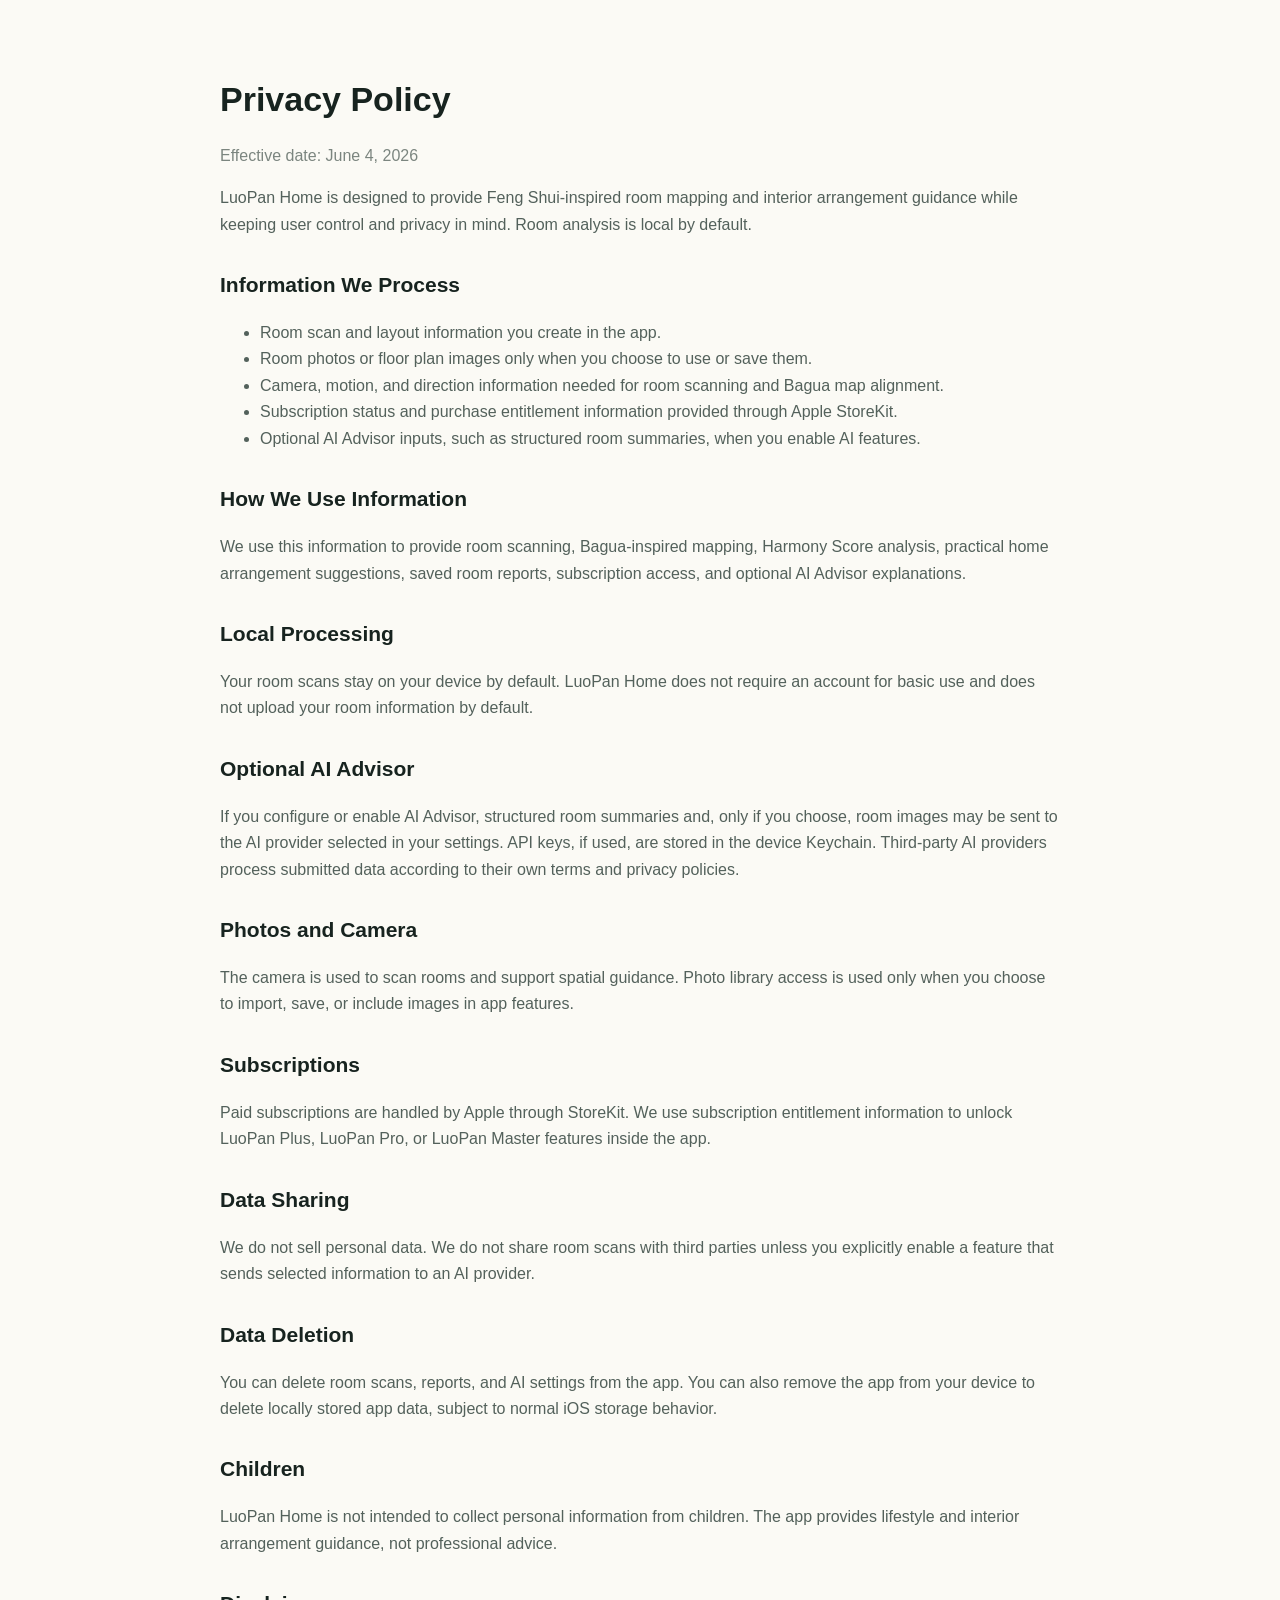
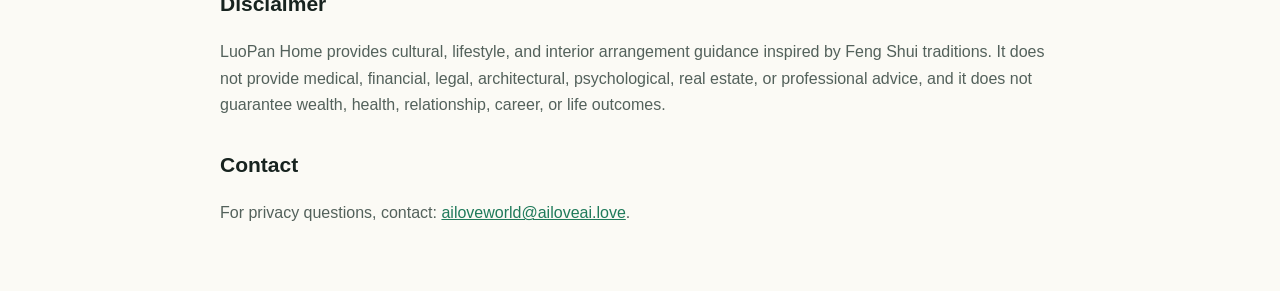
==== privacy.html @ 42c83ebb "Add LuoPan Home public policy pages" ====
<!doctype html>
<html lang="en">
<head>
  <meta charset="utf-8">
  <meta name="viewport" content="width=device-width, initial-scale=1">
  <title>Privacy Policy - LuoPan Home</title>
  <style>
    body { margin: 0; font-family: -apple-system, BlinkMacSystemFont, "Segoe UI", sans-serif; color: #17231f; background: #fbfaf5; line-height: 1.65; }
    main { max-width: 840px; margin: 0 auto; padding: 48px 24px; }
    h1 { margin-bottom: 4px; font-size: 34px; }
    h2 { margin-top: 30px; font-size: 21px; }
    p, li { color: #53615b; font-size: 16px; }
    a { color: #1f7a5a; }
    .updated { color: #7b857f; }
  </style>
</head>
<body>
  <main>
    <h1>Privacy Policy</h1>
    <p class="updated">Effective date: June 4, 2026</p>

    <p>LuoPan Home is designed to provide Feng Shui-inspired room mapping and interior arrangement guidance while keeping user control and privacy in mind. Room analysis is local by default.</p>

    <h2>Information We Process</h2>
    <ul>
      <li>Room scan and layout information you create in the app.</li>
      <li>Room photos or floor plan images only when you choose to use or save them.</li>
      <li>Camera, motion, and direction information needed for room scanning and Bagua map alignment.</li>
      <li>Subscription status and purchase entitlement information provided through Apple StoreKit.</li>
      <li>Optional AI Advisor inputs, such as structured room summaries, when you enable AI features.</li>
    </ul>

    <h2>How We Use Information</h2>
    <p>We use this information to provide room scanning, Bagua-inspired mapping, Harmony Score analysis, practical home arrangement suggestions, saved room reports, subscription access, and optional AI Advisor explanations.</p>

    <h2>Local Processing</h2>
    <p>Your room scans stay on your device by default. LuoPan Home does not require an account for basic use and does not upload your room information by default.</p>

    <h2>Optional AI Advisor</h2>
    <p>If you configure or enable AI Advisor, structured room summaries and, only if you choose, room images may be sent to the AI provider selected in your settings. API keys, if used, are stored in the device Keychain. Third-party AI providers process submitted data according to their own terms and privacy policies.</p>

    <h2>Photos and Camera</h2>
    <p>The camera is used to scan rooms and support spatial guidance. Photo library access is used only when you choose to import, save, or include images in app features.</p>

    <h2>Subscriptions</h2>
    <p>Paid subscriptions are handled by Apple through StoreKit. We use subscription entitlement information to unlock LuoPan Plus, LuoPan Pro, or LuoPan Master features inside the app.</p>

    <h2>Data Sharing</h2>
    <p>We do not sell personal data. We do not share room scans with third parties unless you explicitly enable a feature that sends selected information to an AI provider.</p>

    <h2>Data Deletion</h2>
    <p>You can delete room scans, reports, and AI settings from the app. You can also remove the app from your device to delete locally stored app data, subject to normal iOS storage behavior.</p>

    <h2>Children</h2>
    <p>LuoPan Home is not intended to collect personal information from children. The app provides lifestyle and interior arrangement guidance, not professional advice.</p>

    <h2>Disclaimer</h2>
    <p>LuoPan Home provides cultural, lifestyle, and interior arrangement guidance inspired by Feng Shui traditions. It does not provide medical, financial, legal, architectural, psychological, real estate, or professional advice, and it does not guarantee wealth, health, relationship, career, or life outcomes.</p>

    <h2>Contact</h2>
    <p>For privacy questions, contact: <a href="mailto:ailoveworld@ailoveai.love">ailoveworld@ailoveai.love</a>.</p>
  </main>
</body>
</html>
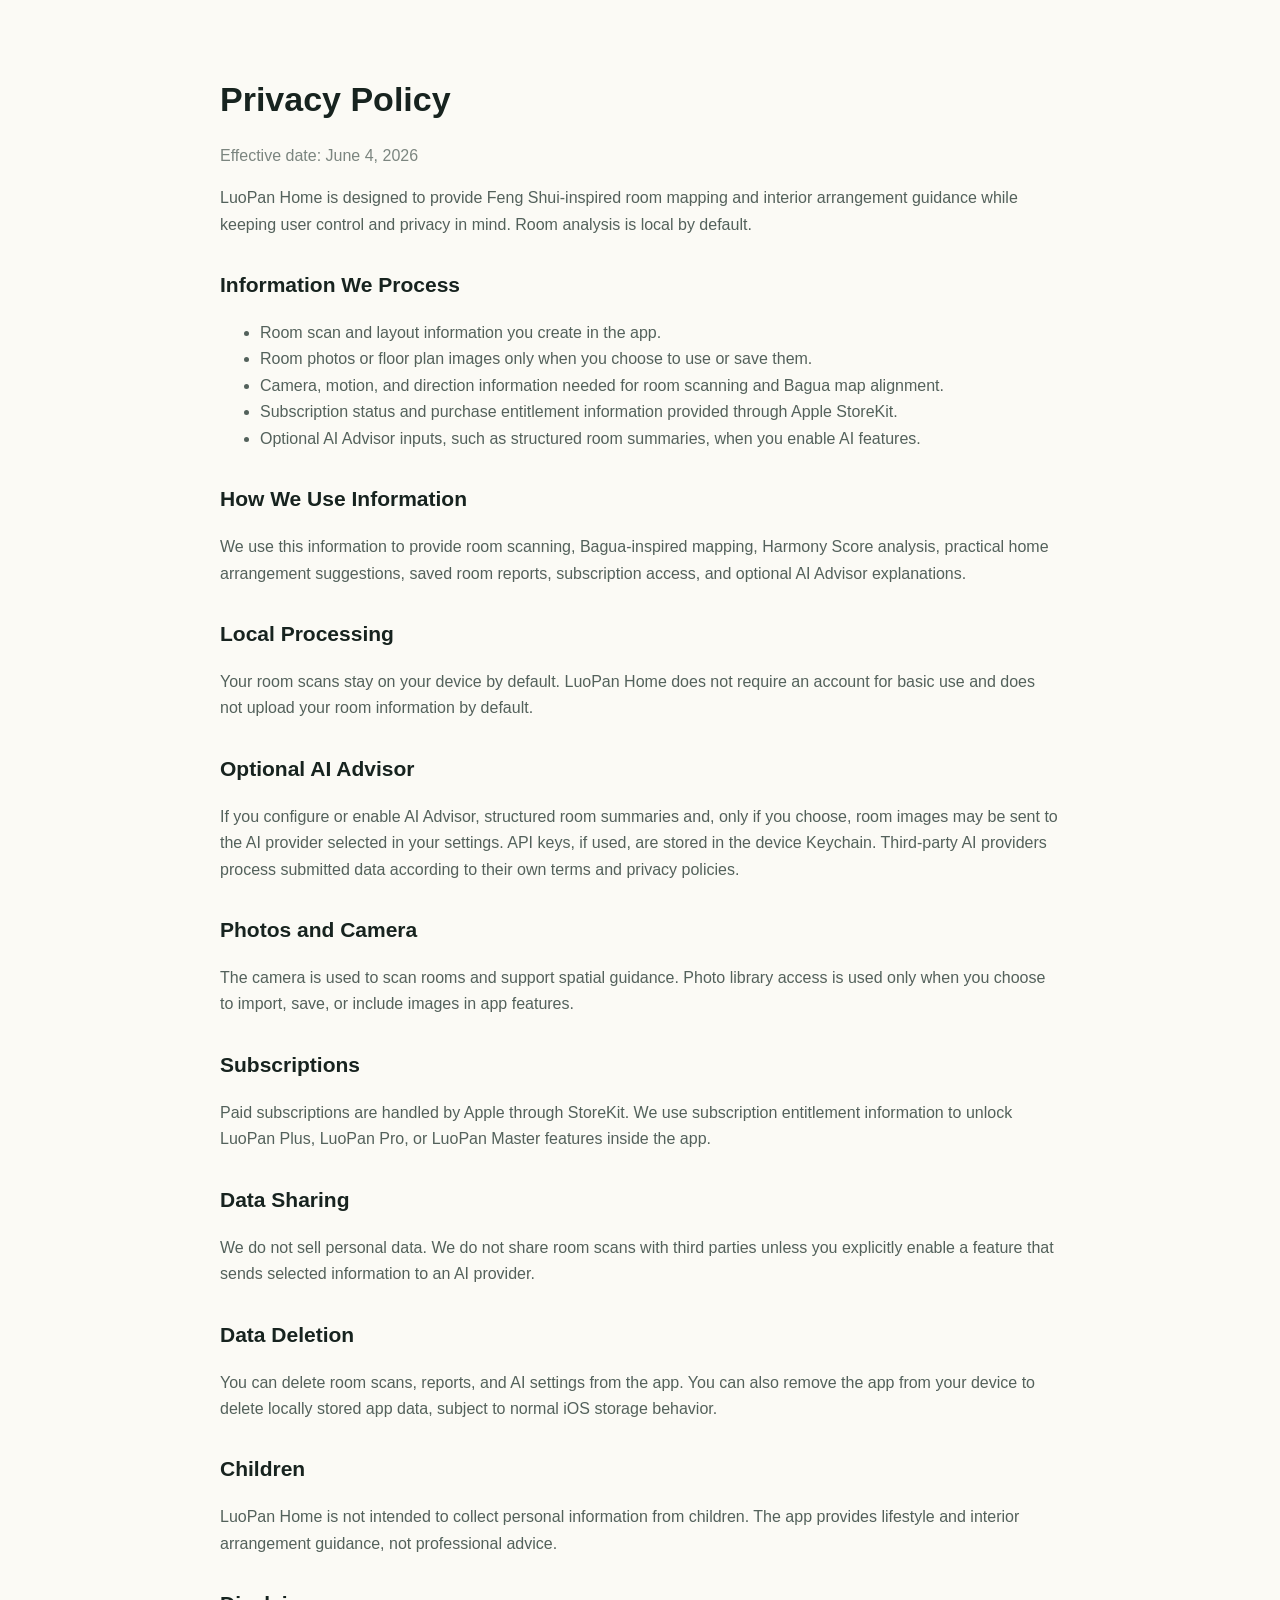
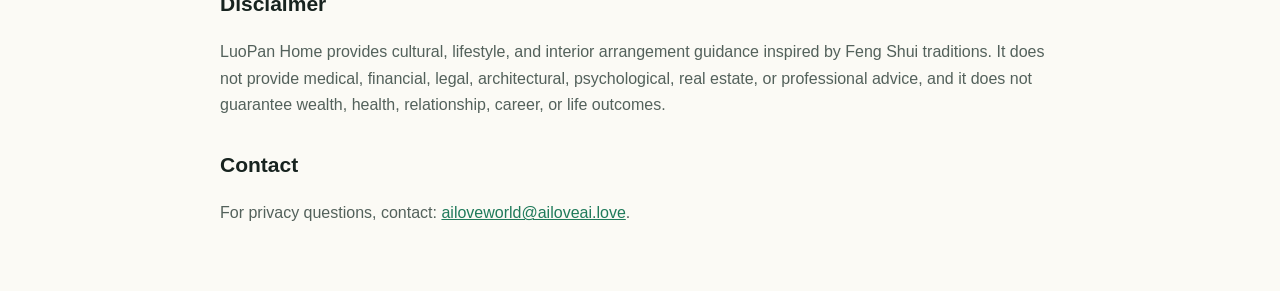
==== commit c0f31a2d: "Add accessible site motion" ====
--- a/privacy.html
+++ b/privacy.html
@@ -3,6 +3,8 @@
 <head>
   <meta charset="utf-8">
   <meta name="viewport" content="width=device-width, initial-scale=1">
+  <link rel="stylesheet" href="motion.css?v=20260915">
+  <script src="motion.js?v=20260915" defer></script>
   <title>Privacy Policy - LuoPan Home</title>
   <style>
     body { margin: 0; font-family: -apple-system, BlinkMacSystemFont, "Segoe UI", sans-serif; color: #17231f; background: #fbfaf5; line-height: 1.65; }
--- a/motion.css
+++ b/motion.css
@@ -0,0 +1,16 @@
+:root { --motion-enter: 400ms; --motion-normal: 220ms; --motion-ease-out: cubic-bezier(.22,1,.36,1); }
+.motion-reveal { opacity: 1; transform: none; }
+html.motion-ready .motion-reveal:not(.visible) { opacity: 0; transform: translate3d(0, 8px, 0); }
+html.motion-ready .motion-reveal.visible {
+  opacity: 1;
+  transform: translate3d(0, 0, 0);
+  transition: opacity var(--motion-enter) var(--motion-ease-out) var(--motion-delay, 0ms), transform var(--motion-enter) var(--motion-ease-out) var(--motion-delay, 0ms);
+}
+a, button, .card, section { transition: color var(--motion-normal) ease, background-color var(--motion-normal) ease, border-color var(--motion-normal) ease, box-shadow var(--motion-normal) ease, transform var(--motion-normal) var(--motion-ease-out); }
+a:active, button:active { transform: scale(.98); }
+@media (hover: hover) and (pointer: fine) { .card:hover, main > section:hover { transform: translateY(-2px); } }
+@media (prefers-reduced-motion: reduce) {
+  html { scroll-behavior: auto; }
+  *, *::before, *::after { animation-duration: .01ms !important; animation-iteration-count: 1 !important; transition-duration: .01ms !important; }
+  .motion-reveal { opacity: 1 !important; transform: none !important; }
+}
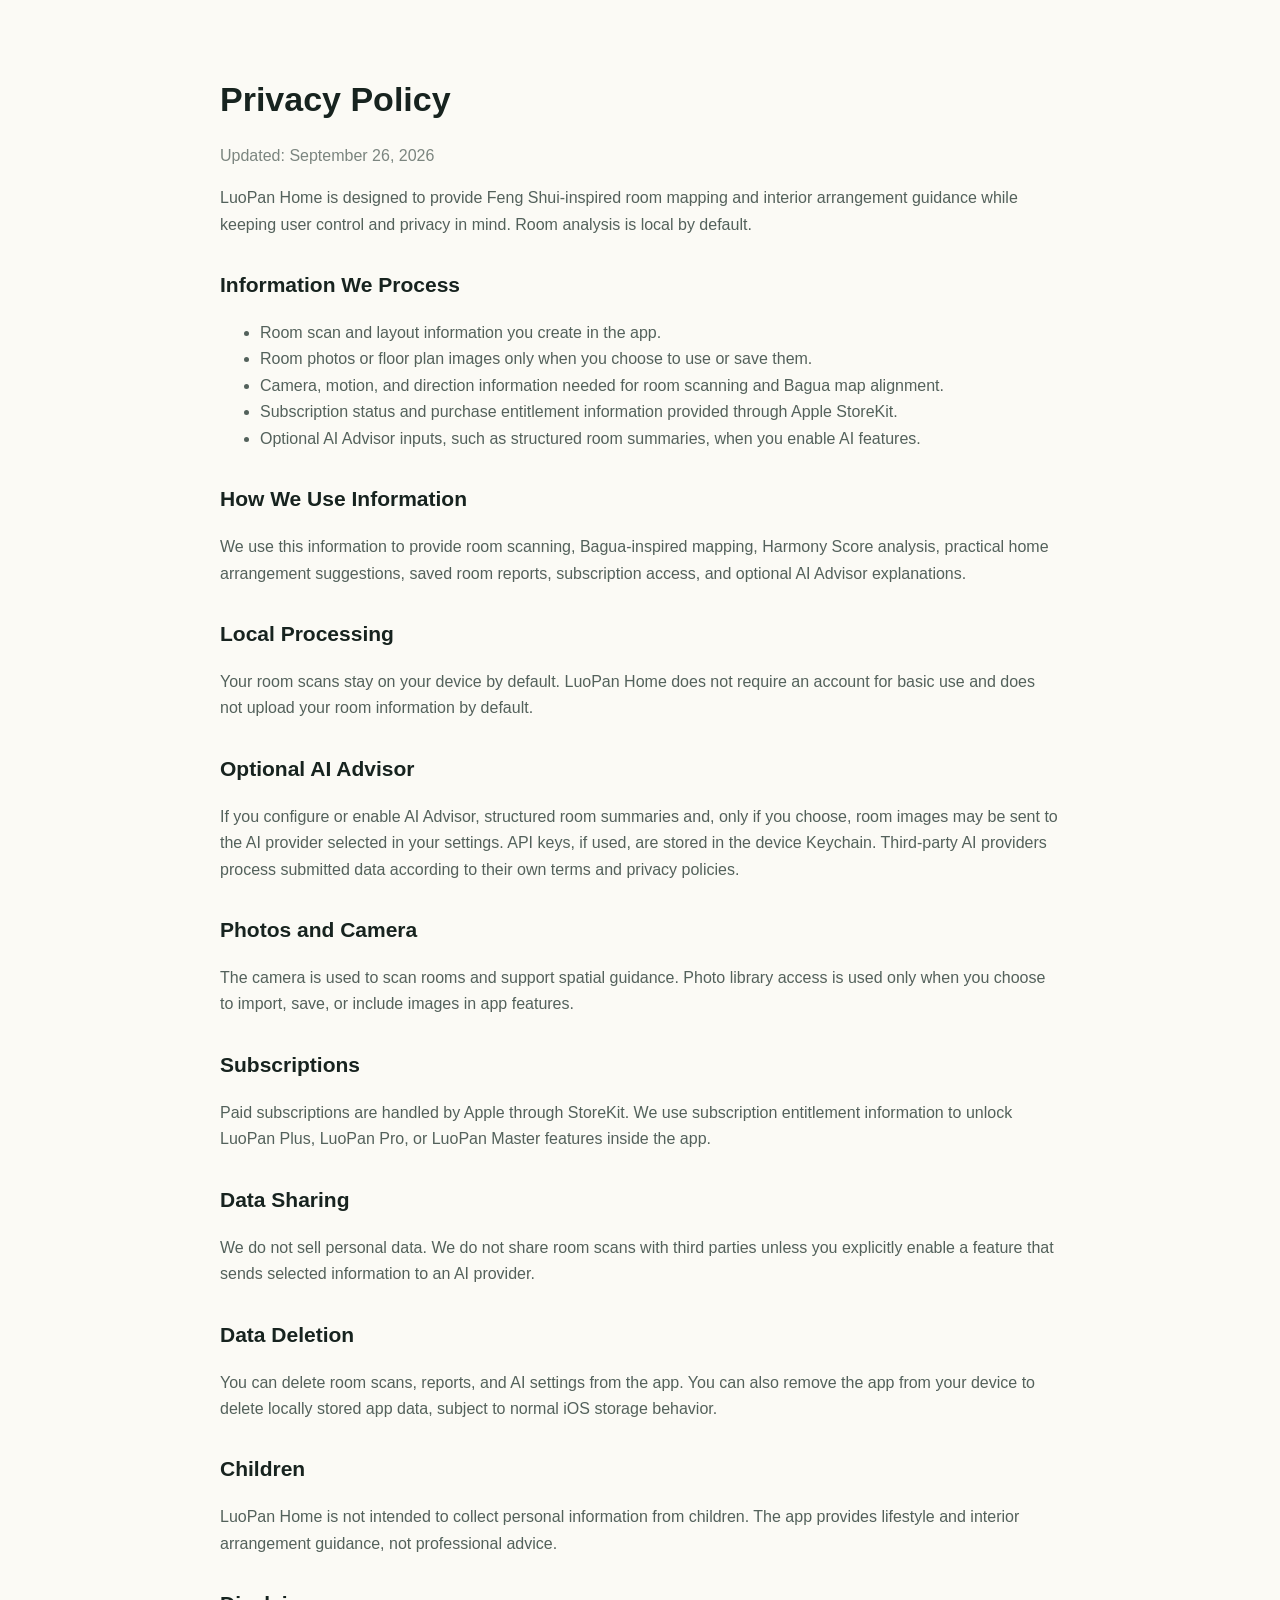
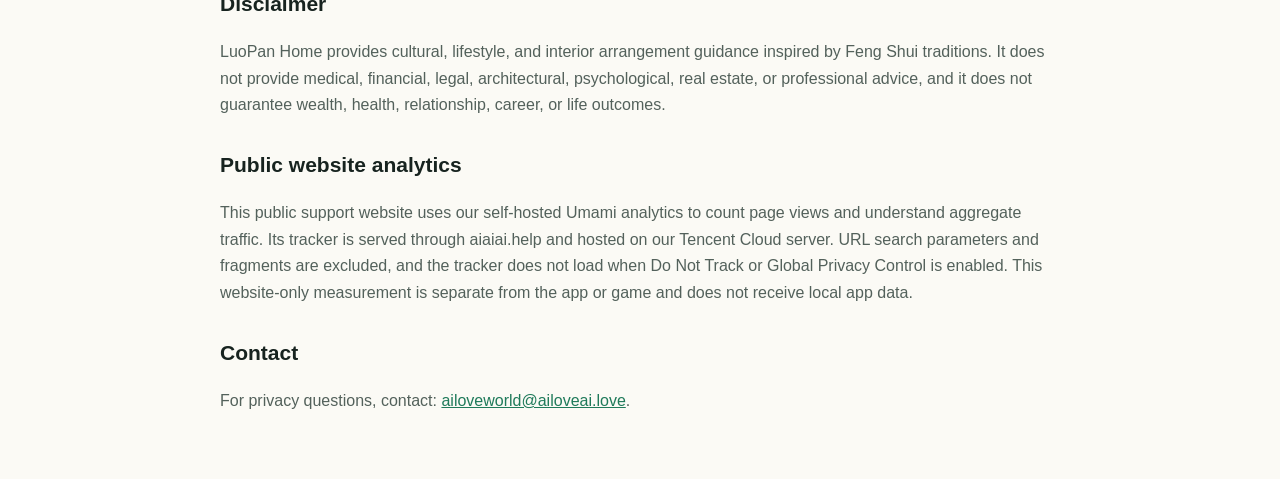
==== commit 5e1c6f7a: "Add website-only Umami analytics without replacing existing stats" ====
--- a/privacy.html
+++ b/privacy.html
@@ -15,11 +15,12 @@
     a { color: #1f7a5a; }
     .updated { color: #7b857f; }
   </style>
+<script src="site-analytics.js" defer></script>
 </head>
 <body>
   <main>
     <h1>Privacy Policy</h1>
-    <p class="updated">Effective date: June 4, 2026</p>
+    <p class="updated">Updated: September 26, 2026</p>
 
     <p>LuoPan Home is designed to provide Feng Shui-inspired room mapping and interior arrangement guidance while keeping user control and privacy in mind. Room analysis is local by default.</p>
 
@@ -59,6 +60,8 @@
     <h2>Disclaimer</h2>
     <p>LuoPan Home provides cultural, lifestyle, and interior arrangement guidance inspired by Feng Shui traditions. It does not provide medical, financial, legal, architectural, psychological, real estate, or professional advice, and it does not guarantee wealth, health, relationship, career, or life outcomes.</p>
 
+<h2>Public website analytics</h2>
+<p>This public support website uses our self-hosted Umami analytics to count page views and understand aggregate traffic. Its tracker is served through aiaiai.help and hosted on our Tencent Cloud server. URL search parameters and fragments are excluded, and the tracker does not load when Do Not Track or Global Privacy Control is enabled. This website-only measurement is separate from the app or game and does not receive local app data.</p>
     <h2>Contact</h2>
     <p>For privacy questions, contact: <a href="mailto:ailoveworld@ailoveai.love">ailoveworld@ailoveai.love</a>.</p>
   </main>
